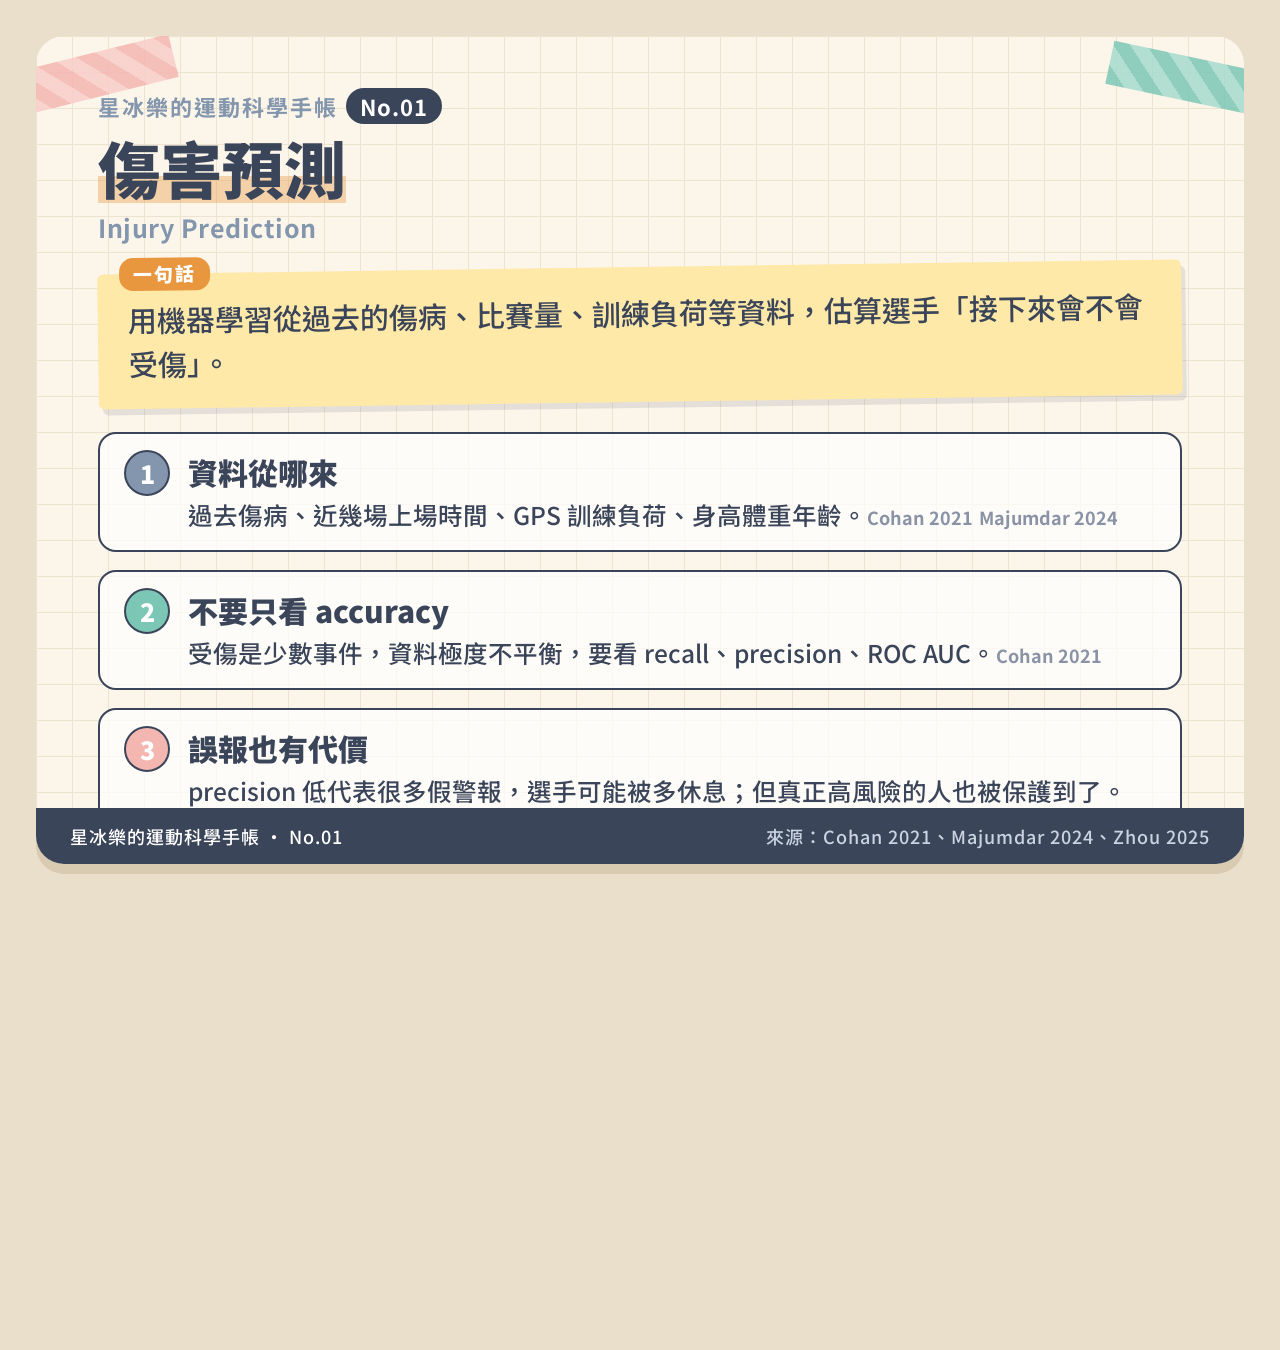
==== html/01-injury-prediction.html @ 80572246 "W12 星冰樂運動科學圖卡 Agent" ====
<!DOCTYPE html>
<html lang="zh-Hant">
<head>
<meta charset="utf-8">
<title>01 傷害預測｜星冰樂的運動科學手帳</title>
<link rel="preconnect" href="https://fonts.googleapis.com">
<link href="https://fonts.googleapis.com/css2?family=Noto+Sans+TC:wght@500;700;900&display=swap" rel="stylesheet">
<link rel="stylesheet" href="../style/card.css">
</head>
<body>
<div class="paper">
  <div class="tape l"></div><div class="tape r"></div>
  <div class="series">星冰樂的運動科學手帳<b>No.01</b></div>
  <h1>傷害預測</h1>
  <div class="en">Injury Prediction</div>

  <div class="def">用機器學習從過去的傷病、比賽量、訓練負荷等資料，估算選手「接下來會不會受傷」。</div>

  <div class="points">
<div class="pt"><div class="num">1</div><div><h3>資料從哪來</h3><p>過去傷病、近幾場上場時間、GPS 訓練負荷、身高體重年齡。<span class="cite">Cohan 2021</span> <span class="cite">Majumdar 2024</span></p></div></div>
<div class="pt"><div class="num">2</div><div><h3>不要只看 accuracy</h3><p>受傷是少數事件，資料極度不平衡，要看 recall、precision、ROC AUC。<span class="cite">Cohan 2021</span></p></div></div>
<div class="pt"><div class="num">3</div><div><h3>誤報也有代價</h3><p>precision 低代表很多假警報，選手可能被多休息；但真正高風險的人也被保護到了。<span class="cite">Majumdar 2024</span></p></div></div>
  </div>

  <div class="bottom">
    <div class="memo"><h4>📒 研究小抄</h4><ul>
<li>NBA：METIC 模型 ROC AUC 0.80 <span class="cite">Cohan 2021</span></li>
<li>英超：ANN 預測 7 天內非接觸性傷害，recall 77%、precision 13% <span class="cite">Majumdar 2024</span></li>
    </ul></div>
    <div class="cat">
      <div class="bubble">看到「準確率 95%」先別高興，先問：受傷的人有被抓到幾個？</div>
      <div class="mascot"><svg xmlns="http://www.w3.org/2000/svg" viewBox="0 0 220 220" width="220" height="220">
  <!-- 星冰樂：英國短毛貓吉祥物（灰藍毛色、銅橘色圓眼、圓臉肉頰） -->
  <defs>
    <radialGradient id="fur" cx="50%" cy="40%" r="60%">
      <stop offset="0%" stop-color="#A9B8CB"/>
      <stop offset="100%" stop-color="#8496AD"/>
    </radialGradient>
  </defs>
  <!-- 尾巴 -->
  <path d="M160 178 C200 172 205 132 186 120" fill="none" stroke="#7889A0" stroke-width="16" stroke-linecap="round"/>
  <!-- 身體 -->
  <ellipse cx="110" cy="170" rx="58" ry="42" fill="url(#fur)" stroke="#4A5568" stroke-width="3"/>
  <ellipse cx="110" cy="178" rx="30" ry="24" fill="#D7DFEA"/>
  <!-- 前腳 -->
  <ellipse cx="88" cy="205" rx="15" ry="10" fill="#A9B8CB" stroke="#4A5568" stroke-width="3"/>
  <ellipse cx="132" cy="205" rx="15" ry="10" fill="#A9B8CB" stroke="#4A5568" stroke-width="3"/>
  <!-- 耳朵（小、圓、間距寬） -->
  <path d="M42 62 L48 22 L80 44 Z" fill="#8496AD" stroke="#4A5568" stroke-width="3" stroke-linejoin="round"/>
  <path d="M178 62 L172 22 L140 44 Z" fill="#8496AD" stroke="#4A5568" stroke-width="3" stroke-linejoin="round"/>
  <path d="M52 50 L54 32 L70 44 Z" fill="#F2B8B5"/>
  <path d="M168 50 L166 32 L150 44 Z" fill="#F2B8B5"/>
  <!-- 頭（寬圓臉） -->
  <ellipse cx="110" cy="88" rx="74" ry="62" fill="url(#fur)" stroke="#4A5568" stroke-width="3"/>
  <!-- 額頭條紋 -->
  <path d="M100 34 Q102 44 100 52 M110 32 L110 52 M120 34 Q118 44 120 52" stroke="#7385A0" stroke-width="3" fill="none" stroke-linecap="round"/>
  <!-- 肉頰 -->
  <ellipse cx="110" cy="112" rx="34" ry="22" fill="#D7DFEA"/>
  <!-- 眼睛（銅橘色大圓眼） -->
  <circle cx="78" cy="86" r="17" fill="#E8973F" stroke="#4A5568" stroke-width="3"/>
  <circle cx="142" cy="86" r="17" fill="#E8973F" stroke="#4A5568" stroke-width="3"/>
  <ellipse cx="78" cy="88" rx="7" ry="11" fill="#2D3748"/>
  <ellipse cx="142" cy="88" rx="7" ry="11" fill="#2D3748"/>
  <circle cx="83" cy="80" r="4.5" fill="#fff"/>
  <circle cx="147" cy="80" r="4.5" fill="#fff"/>
  <!-- 腮紅 -->
  <ellipse cx="56" cy="110" rx="10" ry="6" fill="#F2A7A7" opacity=".75"/>
  <ellipse cx="164" cy="110" rx="10" ry="6" fill="#F2A7A7" opacity=".75"/>
  <!-- 鼻子與嘴 -->
  <path d="M104 104 L116 104 L110 111 Z" fill="#E88F98"/>
  <path d="M110 111 Q110 119 101 119 M110 111 Q110 119 119 119" stroke="#4A5568" stroke-width="2.5" fill="none" stroke-linecap="round"/>
  <!-- 鬍鬚 -->
  <path d="M74 112 L44 106 M74 118 L46 122 M146 112 L176 106 M146 118 L174 122" stroke="#4A5568" stroke-width="2" stroke-linecap="round"/>
  <!-- 招牌配件：薄荷綠運動頭帶 -->
  <path d="M40 66 Q110 40 180 66" stroke="#7CC6B5" stroke-width="11" fill="none" stroke-linecap="round"/>
  <path d="M40 66 Q110 40 180 66" stroke="#fff" stroke-width="2" stroke-dasharray="6 8" fill="none"/>
</svg>
<div class="prop"><svg xmlns="http://www.w3.org/2000/svg" viewBox="0 0 100 100"><circle cx="40" cy="40" r="26" fill="#DFF3EE" stroke="#3B4559" stroke-width="6"/><path d="M30 30 Q36 24 44 26" stroke="#fff" stroke-width="5" fill="none" stroke-linecap="round"/><path d="M59 59 L86 86" stroke="#E8973F" stroke-width="12" stroke-linecap="round"/><path d="M59 59 L86 86" stroke="#3B4559" stroke-width="3" stroke-linecap="round" opacity=".3"/></svg>
</div></div>
    </div>
  </div>

  <footer><span>星冰樂的運動科學手帳 · No.01</span><span>來源：Cohan 2021、Majumdar 2024、Zhou 2025</span></footer>
</div>
</body>
</html>
---- style/card.css ----
/* 星冰樂運動科學手帳風：所有圖卡共用這一份樣式 */
:root{
  --paper:#FBF5EA; --grid:#EDE3D1; --ink:#3B4559; --blue:#8496AD;
  --copper:#E8973F; --mint:#7CC6B5; --peach:#F4B6B0; --sticky:#FFE9A8;
}
*{box-sizing:border-box;margin:0;padding:0}
html,body{width:1080px;height:1350px}
body{
  background:#EADFCB;
  font-family:"Noto Sans TC","Noto Sans CJK TC","PingFang TC","Microsoft JhengHei",sans-serif;
  color:var(--ink); font-weight:500;
}
.paper{
  position:absolute; inset:36px; border-radius:28px; overflow:hidden;
  background-color:var(--paper);
  background-image:
    linear-gradient(var(--grid) 1.5px,transparent 1.5px),
    linear-gradient(90deg,var(--grid) 1.5px,transparent 1.5px);
  background-size:36px 36px;
  box-shadow:0 10px 0 #D9CBB2;
  padding:54px 62px 82px;display:flex;flex-direction:column;
}
.tape{position:absolute;width:170px;height:44px;opacity:.85;
  background:repeating-linear-gradient(45deg,var(--peach) 0 14px,#F8CDC8 14px 28px)}
.tape.l{top:18px;left:-30px;transform:rotate(-14deg)}
.tape.r{top:22px;right:-34px;transform:rotate(12deg);
  background:repeating-linear-gradient(45deg,var(--mint) 0 14px,#A6DACE 14px 28px)}

/* ① 標題列 */
.series{font-size:22px;letter-spacing:2px;color:var(--blue);font-weight:700}
.series b{background:var(--ink);color:#fff;border-radius:20px;padding:2px 14px;margin-left:8px;letter-spacing:1px}
h1{font-size:62px;align-self:flex-start;font-weight:900;line-height:1.15;margin-top:10px;display:inline-block;
  background:linear-gradient(transparent 62%,rgba(232,151,63,.38) 62%)}
.en{font-size:25px;color:var(--blue);font-weight:700;margin-top:6px;letter-spacing:.5px}

/* ② 一句話定義（便利貼） */
.def{margin-top:22px;background:var(--sticky);padding:24px 30px 24px 30px;border-radius:6px;
  transform:rotate(-.8deg);box-shadow:4px 6px 0 rgba(59,69,89,.12);font-size:29px;line-height:1.5;position:relative}
.def::before{content:"一句話";position:absolute;top:-16px;left:22px;background:var(--copper);color:#fff;
  font-size:19px;font-weight:900;padding:2px 14px;border-radius:14px;letter-spacing:2px}

/* ③ 三個重點 */
.points{margin-top:30px;display:flex;flex-direction:column;gap:18px}
.pt{display:flex;gap:18px;align-items:flex-start;background:rgba(255,255,255,.72);border:2.5px solid var(--ink);
  border-radius:18px;padding:16px 24px}
.num{flex:none;width:46px;height:46px;border-radius:50%;display:grid;place-items:center;
  font-size:25px;font-weight:900;color:#fff;border:2.5px solid var(--ink)}
.pt:nth-child(1) .num{background:var(--blue)}
.pt:nth-child(2) .num{background:var(--mint)}
.pt:nth-child(3) .num{background:var(--peach)}
.pt h3{font-size:30px;font-weight:900;margin-bottom:3px}
.pt p{font-size:24.5px;line-height:1.5}
.cite{font-size:18px;color:#8A93A6;font-weight:700;white-space:nowrap}

/* ④ 研究小抄＋星冰樂 */
.bottom{margin-top:auto;padding-top:20px;display:flex;gap:16px;align-items:flex-end}
.memo{flex:1;border:2.5px dashed var(--blue);border-radius:16px;padding:16px 20px;background:#fff;align-self:stretch}
.memo h4{font-size:24px;font-weight:900;color:var(--copper);margin-bottom:6px;letter-spacing:1px}
.memo li{font-size:22px;line-height:1.5;margin-left:22px;margin-bottom:4px}
.cat{flex:none;width:310px;position:relative;text-align:center}
.bubble{position:relative;background:#fff;border:2.5px solid var(--ink);border-radius:18px;padding:12px 16px;
  font-size:21.5px;line-height:1.45;text-align:left;margin-bottom:12px}
.bubble::after{content:"";position:absolute;bottom:-14px;left:170px;width:22px;height:22px;background:#fff;
  border-right:2.5px solid var(--ink);border-bottom:2.5px solid var(--ink);transform:rotate(45deg)}
.mascot{position:relative;width:160px;height:160px;margin:0 auto 0 96px}
.mascot svg{width:160px;height:160px}
.prop{position:absolute;left:-92px;bottom:4px;width:78px;height:78px;transform:rotate(-8deg)}

footer{position:absolute;left:0;right:0;bottom:0;height:56px;background:var(--ink);color:#fff;
  display:flex;justify-content:space-between;align-items:center;padding:0 34px;font-size:18px;letter-spacing:1px}
footer span:last-child{color:#C9D3E2}
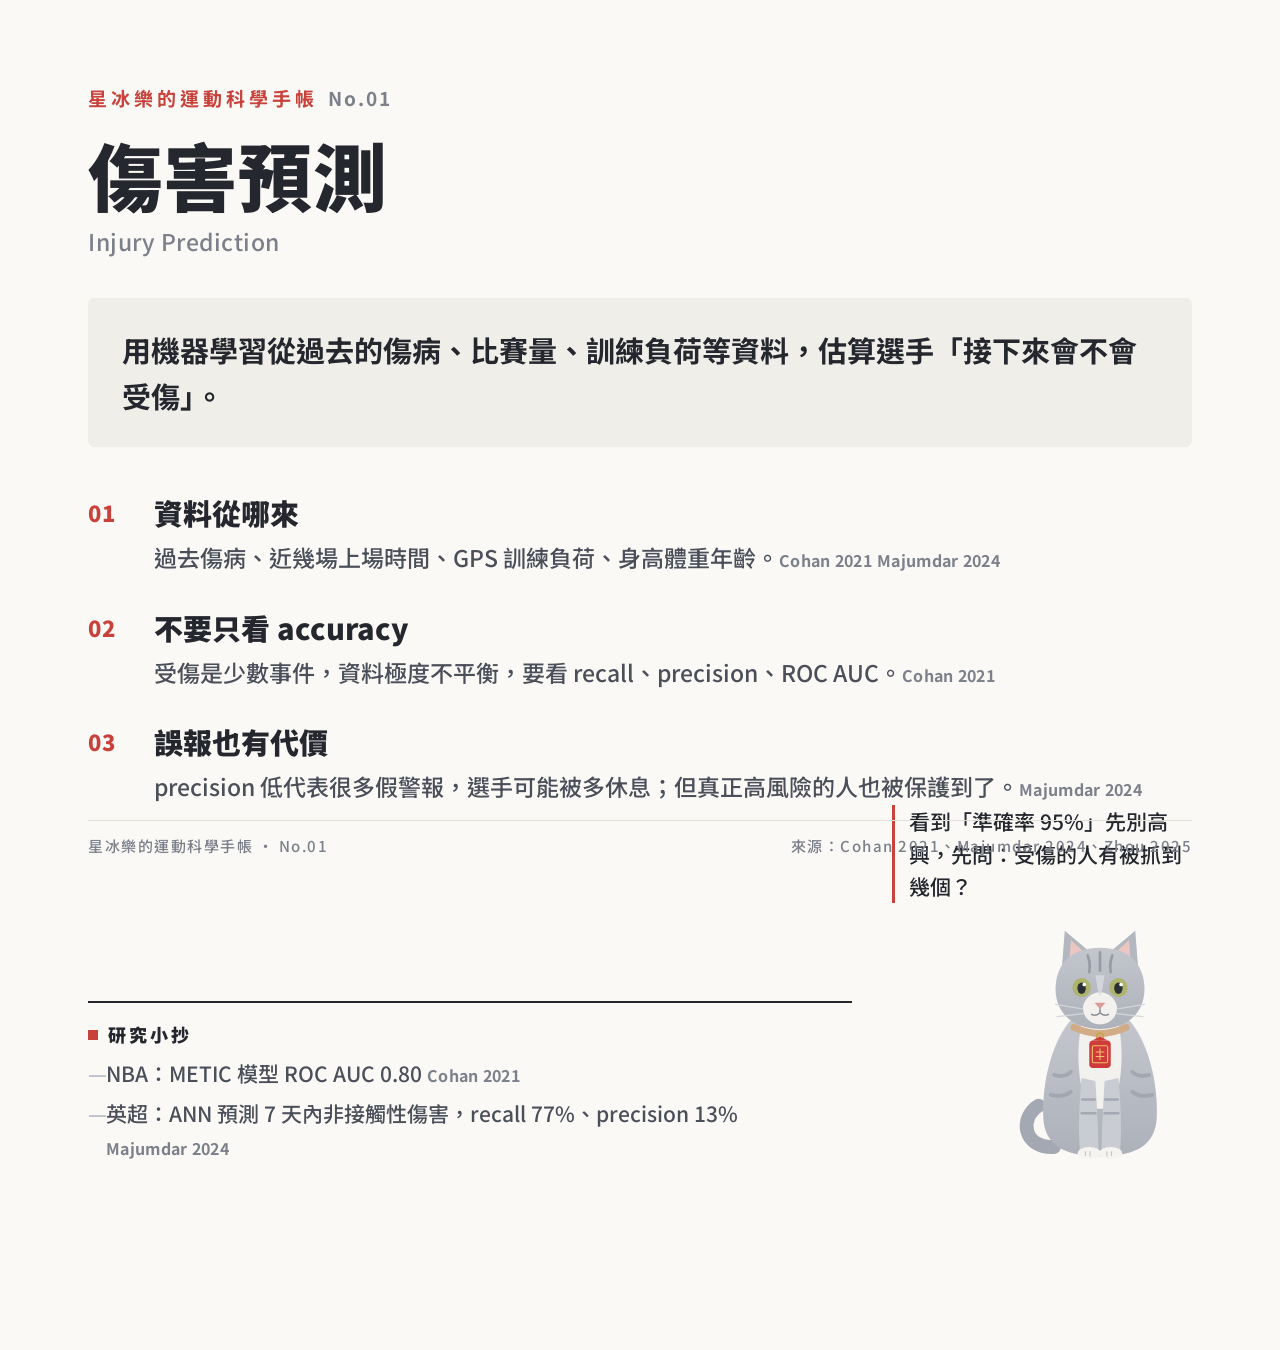
==== commit 4467e085: "改為乾淨版面，依照片重畫星冰樂" ====
--- a/html/01-injury-prediction.html
+++ b/html/01-injury-prediction.html
@@ -9,8 +9,7 @@
 </head>
 <body>
 <div class="paper">
-  <div class="tape l"></div><div class="tape r"></div>
-  <div class="series">星冰樂的運動科學手帳<b>No.01</b></div>
+    <div class="series">星冰樂的運動科學手帳<b>No.01</b></div>
   <h1>傷害預測</h1>
   <div class="en">Injury Prediction</div>
 
@@ -23,60 +22,68 @@
   </div>
 
   <div class="bottom">
-    <div class="memo"><h4>📒 研究小抄</h4><ul>
+    <div class="memo"><h4>研究小抄</h4><ul>
 <li>NBA：METIC 模型 ROC AUC 0.80 <span class="cite">Cohan 2021</span></li>
 <li>英超：ANN 預測 7 天內非接觸性傷害，recall 77%、precision 13% <span class="cite">Majumdar 2024</span></li>
     </ul></div>
     <div class="cat">
       <div class="bubble">看到「準確率 95%」先別高興，先問：受傷的人有被抓到幾個？</div>
-      <div class="mascot"><svg xmlns="http://www.w3.org/2000/svg" viewBox="0 0 220 220" width="220" height="220">
-  <!-- 星冰樂：英國短毛貓吉祥物（灰藍毛色、銅橘色圓眼、圓臉肉頰） -->
+      <div class="mascot"><svg xmlns="http://www.w3.org/2000/svg" viewBox="0 0 240 330" width="240" height="330">
+  <!-- 星冰樂：銀灰色英國短毛貓，白色胸口與腳掌、淡虎斑、黃綠色眼睛、奶茶色項圈＋紅色御守。正常比例扁平插畫。 -->
   <defs>
-    <radialGradient id="fur" cx="50%" cy="40%" r="60%">
-      <stop offset="0%" stop-color="#A9B8CB"/>
-      <stop offset="100%" stop-color="#8496AD"/>
-    </radialGradient>
+    <linearGradient id="fur" x1="0" y1="0" x2="0" y2="1">
+      <stop offset="0" stop-color="#C3C6CD"/><stop offset="1" stop-color="#ADB1BA"/>
+    </linearGradient>
   </defs>
-  <!-- 尾巴 -->
-  <path d="M160 178 C200 172 205 132 186 120" fill="none" stroke="#7889A0" stroke-width="16" stroke-linecap="round"/>
+  <!-- 尾巴（繞到前腳旁） -->
+  <path d="M60 300 C20 302 14 262 40 246" fill="none" stroke="#A3A8B2" stroke-width="18" stroke-linecap="round"/>
   <!-- 身體 -->
-  <ellipse cx="110" cy="170" rx="58" ry="42" fill="url(#fur)" stroke="#4A5568" stroke-width="3"/>
-  <ellipse cx="110" cy="178" rx="30" ry="24" fill="#D7DFEA"/>
+  <path d="M84 132 C58 160 44 214 46 262 C48 296 70 312 120 312 C170 312 192 296 194 262 C196 214 182 160 156 132 Z" fill="url(#fur)"/>
+  <!-- 側身虎斑 -->
+  <path d="M60 206 q14 4 22 -4 M56 232 q16 4 26 -4 M184 206 q-14 4 -22 -4 M188 232 q-16 4 -26 -4" stroke="#959AA5" stroke-width="5" fill="none" stroke-linecap="round" opacity=".6"/>
+  <!-- 白色胸口 -->
+  <path d="M96 140 C88 176 92 222 104 250 L136 250 C148 222 152 176 144 140 Z" fill="#F3F1EE"/>
   <!-- 前腳 -->
-  <ellipse cx="88" cy="205" rx="15" ry="10" fill="#A9B8CB" stroke="#4A5568" stroke-width="3"/>
-  <ellipse cx="132" cy="205" rx="15" ry="10" fill="#A9B8CB" stroke="#4A5568" stroke-width="3"/>
-  <!-- 耳朵（小、圓、間距寬） -->
-  <path d="M42 62 L48 22 L80 44 Z" fill="#8496AD" stroke="#4A5568" stroke-width="3" stroke-linejoin="round"/>
-  <path d="M178 62 L172 22 L140 44 Z" fill="#8496AD" stroke="#4A5568" stroke-width="3" stroke-linejoin="round"/>
-  <path d="M52 50 L54 32 L70 44 Z" fill="#F2B8B5"/>
-  <path d="M168 50 L166 32 L150 44 Z" fill="#F2B8B5"/>
-  <!-- 頭（寬圓臉） -->
-  <ellipse cx="110" cy="88" rx="74" ry="62" fill="url(#fur)" stroke="#4A5568" stroke-width="3"/>
-  <!-- 額頭條紋 -->
-  <path d="M100 34 Q102 44 100 52 M110 32 L110 52 M120 34 Q118 44 120 52" stroke="#7385A0" stroke-width="3" fill="none" stroke-linecap="round"/>
-  <!-- 肉頰 -->
-  <ellipse cx="110" cy="112" rx="34" ry="22" fill="#D7DFEA"/>
-  <!-- 眼睛（銅橘色大圓眼） -->
-  <circle cx="78" cy="86" r="17" fill="#E8973F" stroke="#4A5568" stroke-width="3"/>
-  <circle cx="142" cy="86" r="17" fill="#E8973F" stroke="#4A5568" stroke-width="3"/>
-  <ellipse cx="78" cy="88" rx="7" ry="11" fill="#2D3748"/>
-  <ellipse cx="142" cy="88" rx="7" ry="11" fill="#2D3748"/>
-  <circle cx="83" cy="80" r="4.5" fill="#fff"/>
-  <circle cx="147" cy="80" r="4.5" fill="#fff"/>
-  <!-- 腮紅 -->
-  <ellipse cx="56" cy="110" rx="10" ry="6" fill="#F2A7A7" opacity=".75"/>
-  <ellipse cx="164" cy="110" rx="10" ry="6" fill="#F2A7A7" opacity=".75"/>
+  <path d="M96 210 C92 250 92 286 94 306 L118 306 C118 284 116 246 114 214 Z" fill="#C9CCD2"/>
+  <path d="M144 210 C148 250 148 286 146 306 L122 306 C122 284 124 246 126 214 Z" fill="#C9CCD2"/>
+  <path d="M97 238 h16 M96 256 h18 M143 238 h-16 M144 256 h-18" stroke="#A3A8B2" stroke-width="3.5" stroke-linecap="round"/>
+  <!-- 白腳掌 -->
+  <ellipse cx="106" cy="308" rx="15" ry="8" fill="#F6F4F1"/>
+  <ellipse cx="134" cy="308" rx="15" ry="8" fill="#F6F4F1"/>
+  <path d="M101 306 v5 M107 306 v6 M129 306 v6 M135 306 v5" stroke="#C9C6C1" stroke-width="1.5" stroke-linecap="round"/>
+  <!-- 耳朵 -->
+  <path d="M70 70 L74 18 L112 50 Z" fill="#B3B7BF"/>
+  <path d="M170 70 L166 18 L128 50 Z" fill="#B3B7BF"/>
+  <path d="M80 58 L82 30 L104 50 Z" fill="#E9C6C2"/>
+  <path d="M160 58 L158 30 L136 50 Z" fill="#E9C6C2"/>
+  <!-- 頭 -->
+  <path d="M120 40 C162 40 178 66 178 94 C178 126 154 146 120 146 C86 146 62 126 62 94 C62 66 78 40 120 40 Z" fill="url(#fur)"/>
+  <!-- 額頭 M 字紋 -->
+  <path d="M104 50 q4 12 2 22 M120 46 v24 M136 50 q-4 12 -2 22" stroke="#969BA6" stroke-width="3.5" fill="none" stroke-linecap="round"/>
+  <!-- 白色口鼻區 -->
+  <path d="M120 98 C110 98 100 106 98 116 C96 128 106 140 120 140 C134 140 144 128 142 116 C140 106 130 98 120 98 Z" fill="#F3F1EE"/>
+  <path d="M114 76 C116 86 116 96 120 104 C124 96 124 86 126 76 Z" fill="#DADCE0" opacity=".8"/>
+  <!-- 眼睛 -->
+  <ellipse cx="96" cy="92" rx="12" ry="12.5" fill="#AEB46C"/>
+  <ellipse cx="144" cy="92" rx="12" ry="12.5" fill="#AEB46C"/>
+  <ellipse cx="96" cy="93" rx="5.5" ry="7.5" fill="#2B2E35"/>
+  <ellipse cx="144" cy="93" rx="5.5" ry="7.5" fill="#2B2E35"/>
+  <circle cx="99.5" cy="88" r="2.4" fill="#fff"/>
+  <circle cx="147.5" cy="88" r="2.4" fill="#fff"/>
   <!-- 鼻子與嘴 -->
-  <path d="M104 104 L116 104 L110 111 Z" fill="#E88F98"/>
-  <path d="M110 111 Q110 119 101 119 M110 111 Q110 119 119 119" stroke="#4A5568" stroke-width="2.5" fill="none" stroke-linecap="round"/>
+  <path d="M113 112 L127 112 L120 120 Z" fill="#D99A98"/>
+  <path d="M120 120 v5 M120 125 q-6 5 -11 2 M120 125 q6 5 11 2" stroke="#8C8F97" stroke-width="2" fill="none" stroke-linecap="round"/>
   <!-- 鬍鬚 -->
-  <path d="M74 112 L44 106 M74 118 L46 122 M146 112 L176 106 M146 118 L174 122" stroke="#4A5568" stroke-width="2" stroke-linecap="round"/>
-  <!-- 招牌配件：薄荷綠運動頭帶 -->
-  <path d="M40 66 Q110 40 180 66" stroke="#7CC6B5" stroke-width="11" fill="none" stroke-linecap="round"/>
-  <path d="M40 66 Q110 40 180 66" stroke="#fff" stroke-width="2" stroke-dasharray="6 8" fill="none"/>
+  <path d="M98 120 L62 114 M98 126 L64 130 M142 120 L178 114 M142 126 L176 130" stroke="#D4D6DB" stroke-width="1.6" stroke-linecap="round"/>
+  <!-- 項圈與紅色御守 -->
+  <path d="M86 144 Q120 160 154 144" stroke="#D2AC86" stroke-width="9" fill="none" stroke-linecap="round"/>
+  <circle cx="120" cy="156" r="4.5" fill="none" stroke="#C9A24C" stroke-width="2.5"/>
+  <rect x="106" y="161" width="28" height="36" rx="5" fill="#CF3B3B"/>
+  <path d="M110 161 l10 -5 l10 5" fill="#CF3B3B"/>
+  <rect x="110" y="168" width="20" height="22" rx="2" fill="none" stroke="#F0C46A" stroke-width="1.4"/>
+  <path d="M120 172 v14 M115 176 h10 M115 182 h10" stroke="#F0C46A" stroke-width="1.4" stroke-linecap="round"/>
 </svg>
-<div class="prop"><svg xmlns="http://www.w3.org/2000/svg" viewBox="0 0 100 100"><circle cx="40" cy="40" r="26" fill="#DFF3EE" stroke="#3B4559" stroke-width="6"/><path d="M30 30 Q36 24 44 26" stroke="#fff" stroke-width="5" fill="none" stroke-linecap="round"/><path d="M59 59 L86 86" stroke="#E8973F" stroke-width="12" stroke-linecap="round"/><path d="M59 59 L86 86" stroke="#3B4559" stroke-width="3" stroke-linecap="round" opacity=".3"/></svg>
-</div></div>
+</div>
     </div>
   </div>
 
--- a/style/card.css
+++ b/style/card.css
@@ -1,71 +1,51 @@
-/* 星冰樂運動科學手帳風：所有圖卡共用這一份樣式 */
+/* 星冰樂的運動科學手帳：乾淨版面。所有圖卡共用這一份樣式。 */
 :root{
-  --paper:#FBF5EA; --grid:#EDE3D1; --ink:#3B4559; --blue:#8496AD;
-  --copper:#E8973F; --mint:#7CC6B5; --peach:#F4B6B0; --sticky:#FFE9A8;
+  --bg:#FAF9F6;      /* 米白底 */
+  --ink:#24272E;     /* 主文字 */
+  --sub:#7B808B;     /* 次要文字 */
+  --red:#C8423B;     /* 強調色：星冰樂的紅色御守 */
+  --silver:#B3B7BF;  /* 輔助色：星冰樂的銀灰毛色 */
+  --panel:#F0EEE9;   /* 淺色區塊 */
+  --line:#E2DFD8;
 }
 *{box-sizing:border-box;margin:0;padding:0}
 html,body{width:1080px;height:1350px}
-body{
-  background:#EADFCB;
-  font-family:"Noto Sans TC","Noto Sans CJK TC","PingFang TC","Microsoft JhengHei",sans-serif;
-  color:var(--ink); font-weight:500;
-}
-.paper{
-  position:absolute; inset:36px; border-radius:28px; overflow:hidden;
-  background-color:var(--paper);
-  background-image:
-    linear-gradient(var(--grid) 1.5px,transparent 1.5px),
-    linear-gradient(90deg,var(--grid) 1.5px,transparent 1.5px);
-  background-size:36px 36px;
-  box-shadow:0 10px 0 #D9CBB2;
-  padding:54px 62px 82px;display:flex;flex-direction:column;
-}
-.tape{position:absolute;width:170px;height:44px;opacity:.85;
-  background:repeating-linear-gradient(45deg,var(--peach) 0 14px,#F8CDC8 14px 28px)}
-.tape.l{top:18px;left:-30px;transform:rotate(-14deg)}
-.tape.r{top:22px;right:-34px;transform:rotate(12deg);
-  background:repeating-linear-gradient(45deg,var(--mint) 0 14px,#A6DACE 14px 28px)}
+body{background:var(--bg);color:var(--ink);font-weight:500;
+  font-family:"Noto Sans TC","Noto Sans CJK TC","PingFang TC","Microsoft JhengHei",sans-serif}
+.paper{position:absolute;inset:0;padding:84px 88px 104px;display:flex;flex-direction:column}
 
-/* ① 標題列 */
-.series{font-size:22px;letter-spacing:2px;color:var(--blue);font-weight:700}
-.series b{background:var(--ink);color:#fff;border-radius:20px;padding:2px 14px;margin-left:8px;letter-spacing:1px}
-h1{font-size:62px;align-self:flex-start;font-weight:900;line-height:1.15;margin-top:10px;display:inline-block;
-  background:linear-gradient(transparent 62%,rgba(232,151,63,.38) 62%)}
-.en{font-size:25px;color:var(--blue);font-weight:700;margin-top:6px;letter-spacing:.5px}
+/* ① 標題 */
+.series{font-size:19px;font-weight:700;letter-spacing:4px;color:var(--red)}
+.series b{color:var(--sub);font-weight:700;margin-left:10px;letter-spacing:2px}
+h1{font-size:74px;font-weight:900;line-height:1.15;margin-top:20px;letter-spacing:1px}
+.en{font-size:23px;color:var(--sub);margin-top:8px;letter-spacing:.5px}
 
-/* ② 一句話定義（便利貼） */
-.def{margin-top:22px;background:var(--sticky);padding:24px 30px 24px 30px;border-radius:6px;
-  transform:rotate(-.8deg);box-shadow:4px 6px 0 rgba(59,69,89,.12);font-size:29px;line-height:1.5;position:relative}
-.def::before{content:"一句話";position:absolute;top:-16px;left:22px;background:var(--copper);color:#fff;
-  font-size:19px;font-weight:900;padding:2px 14px;border-radius:14px;letter-spacing:2px}
+/* ② 一句話定義 */
+.def{margin-top:40px;background:var(--panel);border-radius:6px;padding:28px 34px;
+  font-size:29px;line-height:1.6;font-weight:700}
 
 /* ③ 三個重點 */
-.points{margin-top:30px;display:flex;flex-direction:column;gap:18px}
-.pt{display:flex;gap:18px;align-items:flex-start;background:rgba(255,255,255,.72);border:2.5px solid var(--ink);
-  border-radius:18px;padding:16px 24px}
-.num{flex:none;width:46px;height:46px;border-radius:50%;display:grid;place-items:center;
-  font-size:25px;font-weight:900;color:#fff;border:2.5px solid var(--ink)}
-.pt:nth-child(1) .num{background:var(--blue)}
-.pt:nth-child(2) .num{background:var(--mint)}
-.pt:nth-child(3) .num{background:var(--peach)}
-.pt h3{font-size:30px;font-weight:900;margin-bottom:3px}
-.pt p{font-size:24.5px;line-height:1.5}
-.cite{font-size:18px;color:#8A93A6;font-weight:700;white-space:nowrap}
+.points{margin-top:44px;display:flex;flex-direction:column;gap:30px}
+.pt{display:flex;gap:26px;align-items:flex-start}
+.num{flex:none;width:40px;font-size:22px;font-weight:900;color:var(--red);padding-top:5px;letter-spacing:1px}
+.num::before{content:"0"}
+.pt h3{font-size:29px;font-weight:900;margin-bottom:6px}
+.pt p{font-size:23px;line-height:1.6;color:#4A4F5A}
+.cite{font-size:16px;font-weight:700;color:var(--sub);letter-spacing:.3px;white-space:nowrap}
 
 /* ④ 研究小抄＋星冰樂 */
-.bottom{margin-top:auto;padding-top:20px;display:flex;gap:16px;align-items:flex-end}
-.memo{flex:1;border:2.5px dashed var(--blue);border-radius:16px;padding:16px 20px;background:#fff;align-self:stretch}
-.memo h4{font-size:24px;font-weight:900;color:var(--copper);margin-bottom:6px;letter-spacing:1px}
-.memo li{font-size:22px;line-height:1.5;margin-left:22px;margin-bottom:4px}
-.cat{flex:none;width:310px;position:relative;text-align:center}
-.bubble{position:relative;background:#fff;border:2.5px solid var(--ink);border-radius:18px;padding:12px 16px;
-  font-size:21.5px;line-height:1.45;text-align:left;margin-bottom:12px}
-.bubble::after{content:"";position:absolute;bottom:-14px;left:170px;width:22px;height:22px;background:#fff;
-  border-right:2.5px solid var(--ink);border-bottom:2.5px solid var(--ink);transform:rotate(45deg)}
-.mascot{position:relative;width:160px;height:160px;margin:0 auto 0 96px}
-.mascot svg{width:160px;height:160px}
-.prop{position:absolute;left:-92px;bottom:4px;width:78px;height:78px;transform:rotate(-8deg)}
+.bottom{margin-top:auto;display:flex;gap:40px;align-items:flex-end}
+.memo{flex:1;border-top:2px solid var(--ink);padding-top:18px;align-self:flex-end}
+.memo h4{font-size:18px;font-weight:900;letter-spacing:3px;margin-bottom:10px}
+.memo h4::before{content:"";display:inline-block;width:10px;height:10px;background:var(--red);margin-right:10px;vertical-align:2px}
+.memo ul{list-style:none}
+.memo li{font-size:21px;line-height:1.6;margin-bottom:6px;padding-left:18px;position:relative;color:#4A4F5A}
+.memo li::before{content:"—";position:absolute;left:0;color:var(--silver)}
+.cat{flex:none;width:300px;display:flex;flex-direction:column;align-items:flex-end}
+.bubble{font-size:21px;align-self:stretch;line-height:1.55;color:var(--ink);margin-bottom:14px;text-align:left;
+  border-left:3px solid var(--red);padding-left:14px}
+.mascot{width:184px;height:253px}
+.mascot svg{width:184px;height:253px}
 
-footer{position:absolute;left:0;right:0;bottom:0;height:56px;background:var(--ink);color:#fff;
-  display:flex;justify-content:space-between;align-items:center;padding:0 34px;font-size:18px;letter-spacing:1px}
-footer span:last-child{color:#C9D3E2}
+footer{position:absolute;left:88px;right:88px;bottom:44px;display:flex;justify-content:space-between;
+  font-size:15px;color:var(--sub);letter-spacing:1.5px;border-top:1px solid var(--line);padding-top:14px}
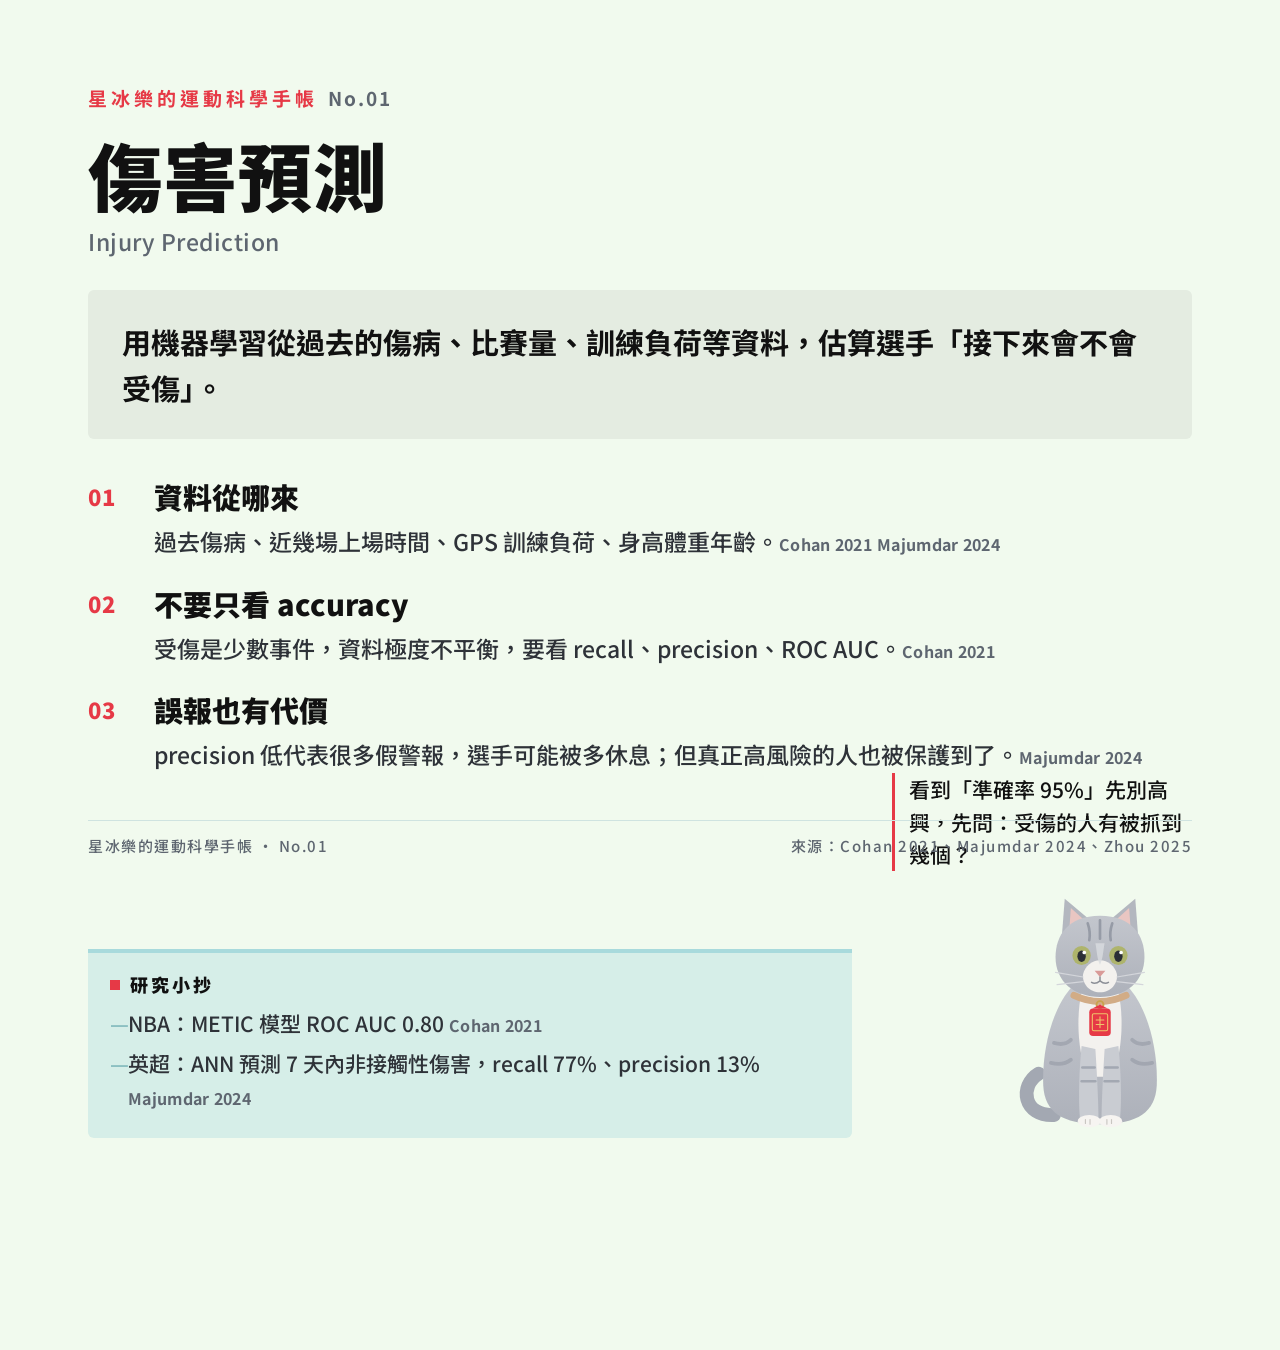
==== commit c3d85cbb: "套用新配色" ====
--- a/html/01-injury-prediction.html
+++ b/html/01-injury-prediction.html
@@ -78,8 +78,8 @@
   <!-- 項圈與紅色御守 -->
   <path d="M86 144 Q120 160 154 144" stroke="#D2AC86" stroke-width="9" fill="none" stroke-linecap="round"/>
   <circle cx="120" cy="156" r="4.5" fill="none" stroke="#C9A24C" stroke-width="2.5"/>
-  <rect x="106" y="161" width="28" height="36" rx="5" fill="#CF3B3B"/>
-  <path d="M110 161 l10 -5 l10 5" fill="#CF3B3B"/>
+  <rect x="106" y="161" width="28" height="36" rx="5" fill="#E63946"/>
+  <path d="M110 161 l10 -5 l10 5" fill="#E63946"/>
   <rect x="110" y="168" width="20" height="22" rx="2" fill="none" stroke="#F0C46A" stroke-width="1.4"/>
   <path d="M120 172 v14 M115 176 h10 M115 182 h10" stroke="#F0C46A" stroke-width="1.4" stroke-linecap="round"/>
 </svg>
--- a/style/card.css
+++ b/style/card.css
@@ -1,18 +1,20 @@
 /* 星冰樂的運動科學手帳：乾淨版面。所有圖卡共用這一份樣式。 */
 :root{
-  --bg:#FAF9F6;      /* 米白底 */
-  --ink:#24272E;     /* 主文字 */
-  --sub:#7B808B;     /* 次要文字 */
-  --red:#C8423B;     /* 強調色：星冰樂的紅色御守 */
-  --silver:#B3B7BF;  /* 輔助色：星冰樂的銀灰毛色 */
-  --panel:#F0EEE9;   /* 淺色區塊 */
-  --line:#E2DFD8;
+  /* 配色（使用者指定） */
+  --bg:#F1FAEE;      /* background */
+  --panel:#E4ECE1;   /* surface：一句話定義底塊 */
+  --ink:#111111;     /* text */
+  --red:#E63946;     /* primary：系列名、編號、小提醒線 */
+  --accent:#A8DADC;  /* accent：研究小抄區塊、分隔線 */
+  --sub:#5E6670;     /* 次要文字（由 text 調淡） */
+  --silver:#7FB8BB;  /* 清單符號（accent 加深） */
+  --line:#CFE3E0;
 }
 *{box-sizing:border-box;margin:0;padding:0}
 html,body{width:1080px;height:1350px}
 body{background:var(--bg);color:var(--ink);font-weight:500;
   font-family:"Noto Sans TC","Noto Sans CJK TC","PingFang TC","Microsoft JhengHei",sans-serif}
-.paper{position:absolute;inset:0;padding:84px 88px 104px;display:flex;flex-direction:column}
+.paper{position:absolute;inset:0;padding:84px 88px 124px;display:flex;flex-direction:column}
 
 /* ① 標題 */
 .series{font-size:19px;font-weight:700;letter-spacing:4px;color:var(--red)}
@@ -21,25 +23,25 @@
 .en{font-size:23px;color:var(--sub);margin-top:8px;letter-spacing:.5px}
 
 /* ② 一句話定義 */
-.def{margin-top:40px;background:var(--panel);border-radius:6px;padding:28px 34px;
+.def{margin-top:32px;background:var(--panel);border-radius:6px;padding:28px 34px;
   font-size:29px;line-height:1.6;font-weight:700}
 
 /* ③ 三個重點 */
-.points{margin-top:44px;display:flex;flex-direction:column;gap:30px}
+.points{margin-top:36px;display:flex;flex-direction:column;gap:22px}
 .pt{display:flex;gap:26px;align-items:flex-start}
 .num{flex:none;width:40px;font-size:22px;font-weight:900;color:var(--red);padding-top:5px;letter-spacing:1px}
 .num::before{content:"0"}
 .pt h3{font-size:29px;font-weight:900;margin-bottom:6px}
-.pt p{font-size:23px;line-height:1.6;color:#4A4F5A}
+.pt p{font-size:23px;line-height:1.6;color:#2E3238}
 .cite{font-size:16px;font-weight:700;color:var(--sub);letter-spacing:.3px;white-space:nowrap}
 
 /* ④ 研究小抄＋星冰樂 */
 .bottom{margin-top:auto;display:flex;gap:40px;align-items:flex-end}
-.memo{flex:1;border-top:2px solid var(--ink);padding-top:18px;align-self:flex-end}
+.memo{flex:1;background:rgba(168,218,220,.38);border-top:4px solid var(--accent);border-radius:0 0 6px 6px;padding:18px 22px;align-self:flex-end}
 .memo h4{font-size:18px;font-weight:900;letter-spacing:3px;margin-bottom:10px}
 .memo h4::before{content:"";display:inline-block;width:10px;height:10px;background:var(--red);margin-right:10px;vertical-align:2px}
 .memo ul{list-style:none}
-.memo li{font-size:21px;line-height:1.6;margin-bottom:6px;padding-left:18px;position:relative;color:#4A4F5A}
+.memo li{font-size:21px;line-height:1.6;margin-bottom:6px;padding-left:18px;position:relative;color:#2E3238}
 .memo li::before{content:"—";position:absolute;left:0;color:var(--silver)}
 .cat{flex:none;width:300px;display:flex;flex-direction:column;align-items:flex-end}
 .bubble{font-size:21px;align-self:stretch;line-height:1.55;color:var(--ink);margin-bottom:14px;text-align:left;
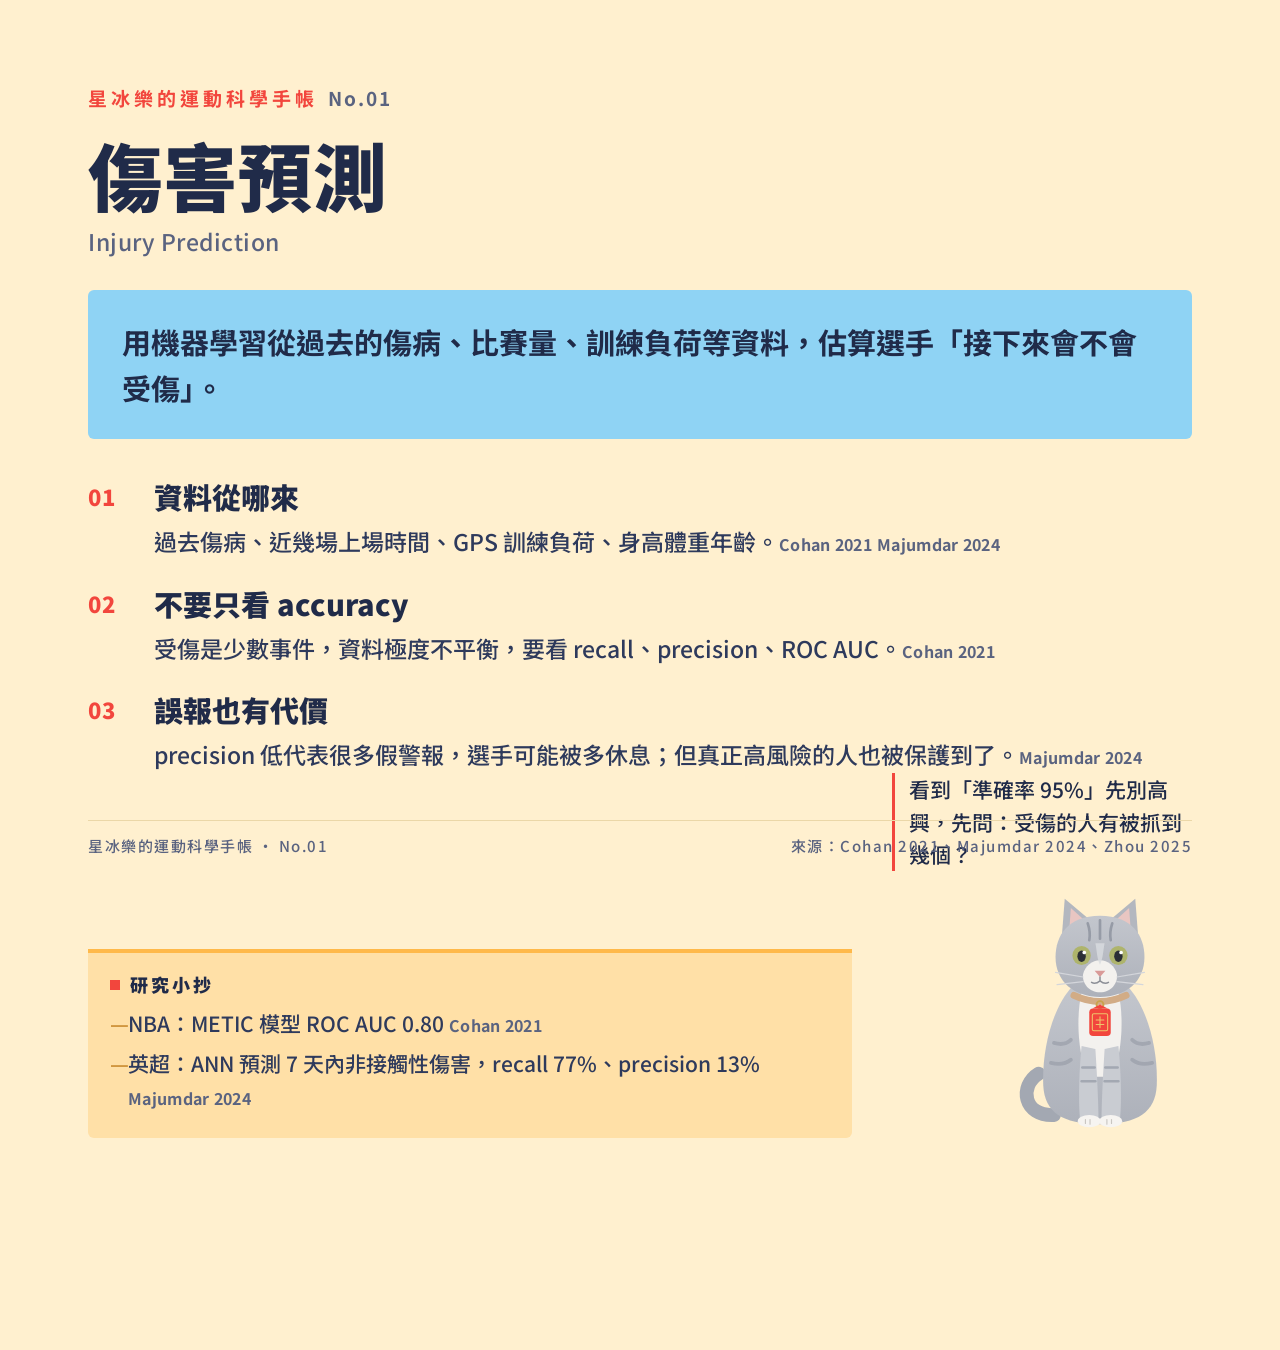
==== commit 0eb6219a: "改用奶油黃＋天空藍配色" ====
--- a/html/01-injury-prediction.html
+++ b/html/01-injury-prediction.html
@@ -78,8 +78,8 @@
   <!-- 項圈與紅色御守 -->
   <path d="M86 144 Q120 160 154 144" stroke="#D2AC86" stroke-width="9" fill="none" stroke-linecap="round"/>
   <circle cx="120" cy="156" r="4.5" fill="none" stroke="#C9A24C" stroke-width="2.5"/>
-  <rect x="106" y="161" width="28" height="36" rx="5" fill="#E63946"/>
-  <path d="M110 161 l10 -5 l10 5" fill="#E63946"/>
+  <rect x="106" y="161" width="28" height="36" rx="5" fill="#F2463D"/>
+  <path d="M110 161 l10 -5 l10 5" fill="#F2463D"/>
   <rect x="110" y="168" width="20" height="22" rx="2" fill="none" stroke="#F0C46A" stroke-width="1.4"/>
   <path d="M120 172 v14 M115 176 h10 M115 182 h10" stroke="#F0C46A" stroke-width="1.4" stroke-linecap="round"/>
 </svg>
--- a/style/card.css
+++ b/style/card.css
@@ -1,14 +1,14 @@
 /* 星冰樂的運動科學手帳：乾淨版面。所有圖卡共用這一份樣式。 */
 :root{
   /* 配色（使用者指定） */
-  --bg:#F1FAEE;      /* background */
-  --panel:#E4ECE1;   /* surface：一句話定義底塊 */
-  --ink:#111111;     /* text */
-  --red:#E63946;     /* primary：系列名、編號、小提醒線 */
-  --accent:#A8DADC;  /* accent：研究小抄區塊、分隔線 */
-  --sub:#5E6670;     /* 次要文字（由 text 調淡） */
-  --silver:#7FB8BB;  /* 清單符號（accent 加深） */
-  --line:#CFE3E0;
+  --bg:#FFF0CF;      /* background：奶油黃底 */
+  --panel:#8FD3F4;   /* surface：一句話定義底塊 */
+  --ink:#202B49;     /* text：深藍文字 */
+  --primary:#FFB94A; /* primary：研究小抄區塊 */
+  --red:#F2463D;     /* accent：系列名、編號、小提醒線、星冰樂的御守 */
+  --sub:#5A6380;     /* 次要文字（由 text 調淡） */
+  --silver:#C98A2E;  /* 清單符號（primary 加深） */
+  --line:#EBD7A8;
 }
 *{box-sizing:border-box;margin:0;padding:0}
 html,body{width:1080px;height:1350px}
@@ -32,16 +32,16 @@
 .num{flex:none;width:40px;font-size:22px;font-weight:900;color:var(--red);padding-top:5px;letter-spacing:1px}
 .num::before{content:"0"}
 .pt h3{font-size:29px;font-weight:900;margin-bottom:6px}
-.pt p{font-size:23px;line-height:1.6;color:#2E3238}
+.pt p{font-size:23px;line-height:1.6;color:#2E3A5C}
 .cite{font-size:16px;font-weight:700;color:var(--sub);letter-spacing:.3px;white-space:nowrap}
 
 /* ④ 研究小抄＋星冰樂 */
 .bottom{margin-top:auto;display:flex;gap:40px;align-items:flex-end}
-.memo{flex:1;background:rgba(168,218,220,.38);border-top:4px solid var(--accent);border-radius:0 0 6px 6px;padding:18px 22px;align-self:flex-end}
+.memo{flex:1;background:rgba(255,185,74,.30);border-top:4px solid var(--primary);border-radius:0 0 6px 6px;padding:18px 22px;align-self:flex-end}
 .memo h4{font-size:18px;font-weight:900;letter-spacing:3px;margin-bottom:10px}
 .memo h4::before{content:"";display:inline-block;width:10px;height:10px;background:var(--red);margin-right:10px;vertical-align:2px}
 .memo ul{list-style:none}
-.memo li{font-size:21px;line-height:1.6;margin-bottom:6px;padding-left:18px;position:relative;color:#2E3238}
+.memo li{font-size:21px;line-height:1.6;margin-bottom:6px;padding-left:18px;position:relative;color:#2E3A5C}
 .memo li::before{content:"—";position:absolute;left:0;color:var(--silver)}
 .cat{flex:none;width:300px;display:flex;flex-direction:column;align-items:flex-end}
 .bubble{font-size:21px;align-self:stretch;line-height:1.55;color:var(--ink);margin-bottom:14px;text-align:left;
